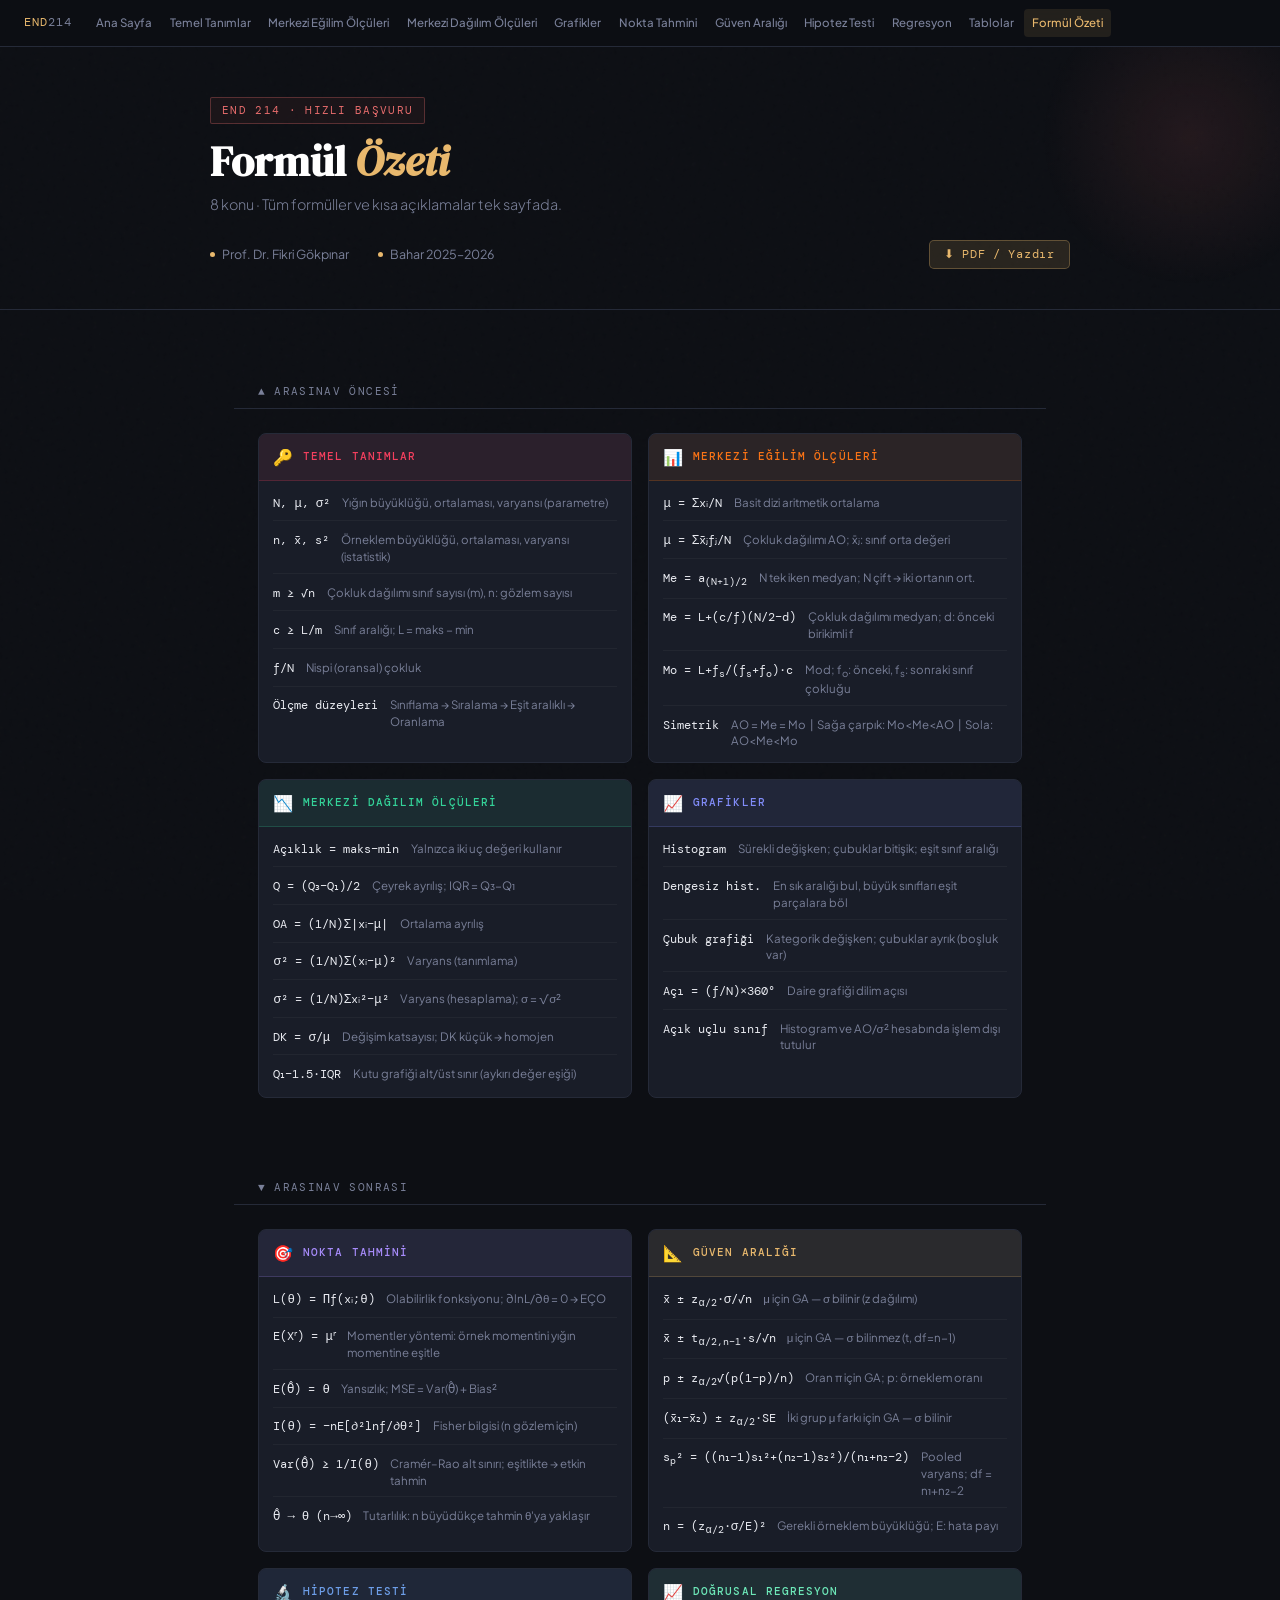
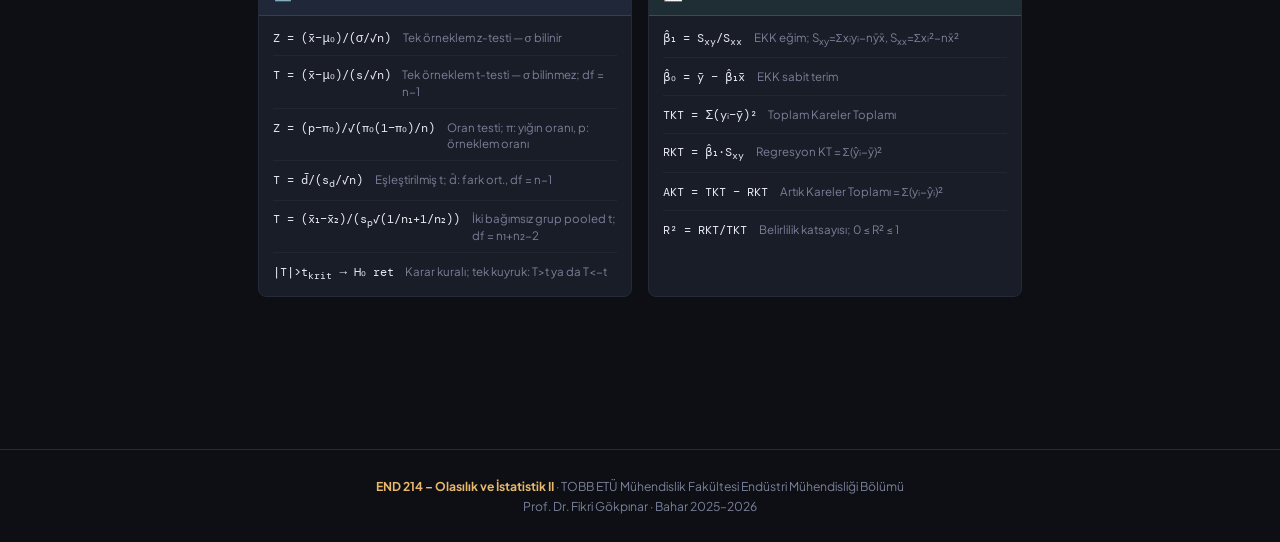
==== cheatsheet.html @ 8cf38c17 "Add files via upload" ====
<!DOCTYPE html>
<html lang="tr">
<head>
<meta charset="UTF-8">
<meta name="viewport" content="width=device-width, initial-scale=1.0">
<title>END214 – Formül Özeti</title>
<link rel="stylesheet" href="style.css">
<style>
/* ── CHEATSHEET ÖZEL STİL ── */
.cs-grid {
  display: grid;
  grid-template-columns: repeat(auto-fill, minmax(280px, 1fr));
  gap: 1rem;
  max-width: var(--max);
  margin: 1.5rem auto;
  padding: 0 1.5rem 3rem;
}
.cs-block {
  background: var(--card);
  border: 1px solid var(--border);
  border-radius: var(--radius);
  overflow: hidden;
}
.cs-block-header {
  display: flex;
  align-items: center;
  gap: .6rem;
  padding: .6rem .9rem;
  border-bottom: 1px solid var(--border);
}
.cs-icon { font-size: 1rem; }
.cs-topic {
  font-family: var(--mono);
  font-size: .68rem;
  letter-spacing: .1em;
  text-transform: uppercase;
  font-weight: 500;
}
.cs-body { padding: .75rem .9rem; display: flex; flex-direction: column; gap: .55rem; }
.cs-row {
  display: grid;
  grid-template-columns: auto 1fr;
  gap: .4rem .7rem;
  align-items: baseline;
  border-bottom: 1px solid rgba(255,255,255,.04);
  padding-bottom: .45rem;
}
.cs-row:last-child { border-bottom: none; padding-bottom: 0; }
.cs-formula {
  font-family: var(--mono);
  font-size: .78rem;
  color: var(--text);
  white-space: nowrap;
}
.cs-note {
  font-size: .72rem;
  color: var(--muted);
  line-height: 1.45;
}
/* renk bantları */
.cs-rose   .cs-block-header { background: rgba(244,63,94,.08);  border-bottom-color: rgba(244,63,94,.2); }
.cs-rose   .cs-topic         { color: var(--rose); }
.cs-orange .cs-block-header { background: rgba(249,115,22,.08); border-bottom-color: rgba(249,115,22,.2); }
.cs-orange .cs-topic         { color: var(--orange); }
.cs-emerald .cs-block-header { background: rgba(52,211,153,.08); border-bottom-color: rgba(52,211,153,.2); }
.cs-emerald .cs-topic        { color: var(--emerald); }
.cs-indigo .cs-block-header { background: rgba(129,140,248,.08); border-bottom-color: rgba(129,140,248,.2); }
.cs-indigo .cs-topic         { color: var(--indigo); }
.cs-violet .cs-block-header { background: rgba(167,139,250,.08); border-bottom-color: rgba(167,139,250,.2); }
.cs-violet .cs-topic         { color: #a78bfa; }
.cs-amber  .cs-block-header { background: rgba(232,184,109,.08); border-bottom-color: rgba(232,184,109,.2); }
.cs-amber  .cs-topic         { color: var(--amber); }
.cs-blue   .cs-block-header { background: rgba(109,158,232,.08); border-bottom-color: rgba(109,158,232,.2); }
.cs-blue   .cs-topic         { color: var(--blue); }
.cs-teal   .cs-block-header { background: rgba(109,232,184,.08); border-bottom-color: rgba(109,232,184,.2); }
.cs-teal   .cs-topic         { color: var(--teal); }

/* section ayraç */
.cs-section {
  max-width: var(--max);
  margin: 2rem auto 0;
  padding: 0 1.5rem .5rem;
  font-family: var(--mono);
  font-size: .7rem;
  letter-spacing: .12em;
  text-transform: uppercase;
  color: var(--muted);
  border-bottom: 1px solid var(--border);
}
</style>
</head>
<body>
<nav class="topnav">
  <a href="index.html" class="brand">END<span>214</span></a>
  <div class="nav-links">
    <a href="index.html">Ana Sayfa</a>
    <a href="temel.html">Temel Tanımlar</a>
    <a href="me.html">Merkezi Eğilim Ölçüleri</a>
    <a href="dag.html">Merkezi Dağılım Ölçüleri</a>
    <a href="grafik.html">Grafikler</a>
    <a href="tahmin.html">Nokta Tahmini</a>
    <a href="ga.html">Güven Aralığı</a>
    <a href="ht.html">Hipotez Testi</a>
    <a href="reg.html">Regresyon</a>
    <a href="tablolar.html">Tablolar</a>
    <a href="cheatsheet.html" class="active">Formül Özeti</a>
  </div>
</nav>

<header class="page-header page-header-home">
  <div class="page-header-inner">
    <span class="topic-tag tag-home">END 214 · Hızlı Başvuru</span>
    <h1>Formül <em style="color:var(--amber)">Özeti</em></h1>
    <p class="subtitle">8 konu · Tüm formüller ve kısa açıklamalar tek sayfada.</p>
    <div class="meta-row">
      <span class="meta-item"><span class="dot"></span>Prof. Dr. Fikri Gökpınar</span>
      <span class="meta-item"><span class="dot"></span>Bahar 2025–2026</span>
      <button onclick="window.print()" style="margin-left:auto;background:rgba(232,184,109,.12);border:1px solid rgba(232,184,109,.3);color:var(--amber);padding:.35rem .9rem;border-radius:5px;cursor:pointer;font-family:var(--mono);font-size:.72rem;letter-spacing:.06em;">⬇ PDF / Yazdır</button>
    </div>
  </div>
</header>

<main>

<!-- ▲ ARASINAV ÖNCESİ -->
<div class="cs-section">▲ Arasınav Öncesi</div>
<div class="cs-grid">

  <!-- 1. Temel Tanımlar -->
  <div class="cs-block cs-rose">
    <div class="cs-block-header"><span class="cs-icon">🔑</span><span class="cs-topic">Temel Tanımlar</span></div>
    <div class="cs-body">
      <div class="cs-row">
        <span class="cs-formula">N, μ, σ²</span>
        <span class="cs-note">Yığın büyüklüğü, ortalaması, varyansı (parametre)</span>
      </div>
      <div class="cs-row">
        <span class="cs-formula">n, x̄, s²</span>
        <span class="cs-note">Örneklem büyüklüğü, ortalaması, varyansı (istatistik)</span>
      </div>
      <div class="cs-row">
        <span class="cs-formula">m ≥ √n</span>
        <span class="cs-note">Çokluk dağılımı sınıf sayısı (m), n: gözlem sayısı</span>
      </div>
      <div class="cs-row">
        <span class="cs-formula">c ≥ L/m</span>
        <span class="cs-note">Sınıf aralığı; L = maks − min</span>
      </div>
      <div class="cs-row">
        <span class="cs-formula">f/N</span>
        <span class="cs-note">Nispi (oransal) çokluk</span>
      </div>
      <div class="cs-row">
        <span class="cs-formula">Ölçme düzeyleri</span>
        <span class="cs-note">Sınıflama → Sıralama → Eşit aralıklı → Oranlama</span>
      </div>
    </div>
  </div>

  <!-- 2. Merkezi Eğilim -->
  <div class="cs-block cs-orange">
    <div class="cs-block-header"><span class="cs-icon">📊</span><span class="cs-topic">Merkezi Eğilim Ölçüleri</span></div>
    <div class="cs-body">
      <div class="cs-row">
        <span class="cs-formula">μ = Σxᵢ/N</span>
        <span class="cs-note">Basit dizi aritmetik ortalama</span>
      </div>
      <div class="cs-row">
        <span class="cs-formula">μ = Σx̄ⱼfⱼ/N</span>
        <span class="cs-note">Çokluk dağılımı AO; x̄ⱼ: sınıf orta değeri</span>
      </div>
      <div class="cs-row">
        <span class="cs-formula">Me = a<sub>(N+1)/2</sub></span>
        <span class="cs-note">N tek iken medyan; N çift → iki ortanın ort.</span>
      </div>
      <div class="cs-row">
        <span class="cs-formula">Me = L+(c/f)(N/2−d)</span>
        <span class="cs-note">Çokluk dağılımı medyan; d: önceki birikimli f</span>
      </div>
      <div class="cs-row">
        <span class="cs-formula">Mo = L+f<sub>s</sub>/(f<sub>s</sub>+f<sub>o</sub>)·c</span>
        <span class="cs-note">Mod; f<sub>o</sub>: önceki, f<sub>s</sub>: sonraki sınıf çokluğu</span>
      </div>
      <div class="cs-row">
        <span class="cs-formula">Simetrik</span>
        <span class="cs-note">AO = Me = Mo &nbsp;|&nbsp; Sağa çarpık: Mo&lt;Me&lt;AO &nbsp;|&nbsp; Sola: AO&lt;Me&lt;Mo</span>
      </div>
    </div>
  </div>

  <!-- 3. Merkezi Dağılım -->
  <div class="cs-block cs-emerald">
    <div class="cs-block-header"><span class="cs-icon">📉</span><span class="cs-topic">Merkezi Dağılım Ölçüleri</span></div>
    <div class="cs-body">
      <div class="cs-row">
        <span class="cs-formula">Açıklık = maks−min</span>
        <span class="cs-note">Yalnızca iki uç değeri kullanır</span>
      </div>
      <div class="cs-row">
        <span class="cs-formula">Q = (Q₃−Q₁)/2</span>
        <span class="cs-note">Çeyrek ayrılış; IQR = Q₃−Q₁</span>
      </div>
      <div class="cs-row">
        <span class="cs-formula">OA = (1/N)Σ|xᵢ−μ|</span>
        <span class="cs-note">Ortalama ayrılış</span>
      </div>
      <div class="cs-row">
        <span class="cs-formula">σ² = (1/N)Σ(xᵢ−μ)²</span>
        <span class="cs-note">Varyans (tanımlama)</span>
      </div>
      <div class="cs-row">
        <span class="cs-formula">σ² = (1/N)Σxᵢ²−μ²</span>
        <span class="cs-note">Varyans (hesaplama); σ = √σ²</span>
      </div>
      <div class="cs-row">
        <span class="cs-formula">DK = σ/μ</span>
        <span class="cs-note">Değişim katsayısı; DK küçük → homojen</span>
      </div>
      <div class="cs-row">
        <span class="cs-formula">Q₁−1.5·IQR</span>
        <span class="cs-note">Kutu grafiği alt/üst sınır (aykırı değer eşiği)</span>
      </div>
    </div>
  </div>

  <!-- 4. Grafikler -->
  <div class="cs-block cs-indigo">
    <div class="cs-block-header"><span class="cs-icon">📈</span><span class="cs-topic">Grafikler</span></div>
    <div class="cs-body">
      <div class="cs-row">
        <span class="cs-formula">Histogram</span>
        <span class="cs-note">Sürekli değişken; çubuklar bitişik; eşit sınıf aralığı</span>
      </div>
      <div class="cs-row">
        <span class="cs-formula">Dengesiz hist.</span>
        <span class="cs-note">En sık aralığı bul, büyük sınıfları eşit parçalara böl</span>
      </div>
      <div class="cs-row">
        <span class="cs-formula">Çubuk grafiği</span>
        <span class="cs-note">Kategorik değişken; çubuklar ayrık (boşluk var)</span>
      </div>
      <div class="cs-row">
        <span class="cs-formula">Açı = (f/N)×360°</span>
        <span class="cs-note">Daire grafiği dilim açısı</span>
      </div>
      <div class="cs-row">
        <span class="cs-formula">Açık uçlu sınıf</span>
        <span class="cs-note">Histogram ve AO/σ² hesabında işlem dışı tutulur</span>
      </div>
    </div>
  </div>

</div><!-- /cs-grid arasinav önce -->

<!-- ▼ ARASINAV SONRASI -->
<div class="cs-section">▼ Arasınav Sonrası</div>
<div class="cs-grid">

  <!-- 5. Nokta Tahmini -->
  <div class="cs-block cs-violet">
    <div class="cs-block-header"><span class="cs-icon">🎯</span><span class="cs-topic">Nokta Tahmini</span></div>
    <div class="cs-body">
      <div class="cs-row">
        <span class="cs-formula">L(θ) = Πf(xᵢ;θ)</span>
        <span class="cs-note">Olabilirlik fonksiyonu; ∂lnL/∂θ = 0 → EÇO</span>
      </div>
      <div class="cs-row">
        <span class="cs-formula">E(Xʳ) = μʳ</span>
        <span class="cs-note">Momentler yöntemi: örnek momentini yığın momentine eşitle</span>
      </div>
      <div class="cs-row">
        <span class="cs-formula">E(θ̂) = θ</span>
        <span class="cs-note">Yansızlık; MSE = Var(θ̂) + Bias²</span>
      </div>
      <div class="cs-row">
        <span class="cs-formula">I(θ) = −nE[∂²lnf/∂θ²]</span>
        <span class="cs-note">Fisher bilgisi (n gözlem için)</span>
      </div>
      <div class="cs-row">
        <span class="cs-formula">Var(θ̂) ≥ 1/I(θ)</span>
        <span class="cs-note">Cramér–Rao alt sınırı; eşitlikte → etkin tahmin</span>
      </div>
      <div class="cs-row">
        <span class="cs-formula">θ̂ → θ (n→∞)</span>
        <span class="cs-note">Tutarlılık: n büyüdükçe tahmin θ'ya yaklaşır</span>
      </div>
    </div>
  </div>

  <!-- 6. Güven Aralığı -->
  <div class="cs-block cs-amber">
    <div class="cs-block-header"><span class="cs-icon">📐</span><span class="cs-topic">Güven Aralığı</span></div>
    <div class="cs-body">
      <div class="cs-row">
        <span class="cs-formula">x̄ ± z<sub>α/2</sub>·σ/√n</span>
        <span class="cs-note">μ için GA — σ bilinir (z dağılımı)</span>
      </div>
      <div class="cs-row">
        <span class="cs-formula">x̄ ± t<sub>α/2,n−1</sub>·s/√n</span>
        <span class="cs-note">μ için GA — σ bilinmez (t, df=n−1)</span>
      </div>
      <div class="cs-row">
        <span class="cs-formula">p ± z<sub>α/2</sub>√(p(1−p)/n)</span>
        <span class="cs-note">Oran π için GA; p: örneklem oranı</span>
      </div>
      <div class="cs-row">
        <span class="cs-formula">(x̄₁−x̄₂) ± z<sub>α/2</sub>·SE</span>
        <span class="cs-note">İki grup μ farkı için GA — σ bilinir</span>
      </div>
      <div class="cs-row">
        <span class="cs-formula">s<sub>p</sub>² = ((n₁−1)s₁²+(n₂−1)s₂²)/(n₁+n₂−2)</span>
        <span class="cs-note">Pooled varyans; df = n₁+n₂−2</span>
      </div>
      <div class="cs-row">
        <span class="cs-formula">n = (z<sub>α/2</sub>·σ/E)²</span>
        <span class="cs-note">Gerekli örneklem büyüklüğü; E: hata payı</span>
      </div>
    </div>
  </div>

  <!-- 7. Hipotez Testi -->
  <div class="cs-block cs-blue">
    <div class="cs-block-header"><span class="cs-icon">🔬</span><span class="cs-topic">Hipotez Testi</span></div>
    <div class="cs-body">
      <div class="cs-row">
        <span class="cs-formula">Z = (x̄−μ₀)/(σ/√n)</span>
        <span class="cs-note">Tek örneklem z-testi — σ bilinir</span>
      </div>
      <div class="cs-row">
        <span class="cs-formula">T = (x̄−μ₀)/(s/√n)</span>
        <span class="cs-note">Tek örneklem t-testi — σ bilinmez; df = n−1</span>
      </div>
      <div class="cs-row">
        <span class="cs-formula">Z = (p−π₀)/√(π₀(1−π₀)/n)</span>
        <span class="cs-note">Oran testi; π: yığın oranı, p: örneklem oranı</span>
      </div>
      <div class="cs-row">
        <span class="cs-formula">T = d̄/(s<sub>d</sub>/√n)</span>
        <span class="cs-note">Eşleştirilmiş t; d̄: fark ort., df = n−1</span>
      </div>
      <div class="cs-row">
        <span class="cs-formula">T = (x̄₁−x̄₂)/(s<sub>p</sub>√(1/n₁+1/n₂))</span>
        <span class="cs-note">İki bağımsız grup pooled t; df = n₁+n₂−2</span>
      </div>
      <div class="cs-row">
        <span class="cs-formula">|T|&gt;t<sub>krit</sub> → H₀ ret</span>
        <span class="cs-note">Karar kuralı; tek kuyruk: T&gt;t ya da T&lt;−t</span>
      </div>
    </div>
  </div>

  <!-- 8. Regresyon -->
  <div class="cs-block cs-teal">
    <div class="cs-block-header"><span class="cs-icon">📈</span><span class="cs-topic">Doğrusal Regresyon</span></div>
    <div class="cs-body">
      <div class="cs-row">
        <span class="cs-formula">β̂₁ = S<sub>xy</sub>/S<sub>xx</sub></span>
        <span class="cs-note">EKK eğim; S<sub>xy</sub>=Σxᵢyᵢ−nȳx̄, S<sub>xx</sub>=Σxᵢ²−nx̄²</span>
      </div>
      <div class="cs-row">
        <span class="cs-formula">β̂₀ = ȳ − β̂₁x̄</span>
        <span class="cs-note">EKK sabit terim</span>
      </div>
      <div class="cs-row">
        <span class="cs-formula">TKT = Σ(yᵢ−ȳ)²</span>
        <span class="cs-note">Toplam Kareler Toplamı</span>
      </div>
      <div class="cs-row">
        <span class="cs-formula">RKT = β̂₁·S<sub>xy</sub></span>
        <span class="cs-note">Regresyon KT = Σ(ŷᵢ−ȳ)²</span>
      </div>
      <div class="cs-row">
        <span class="cs-formula">AKT = TKT − RKT</span>
        <span class="cs-note">Artık Kareler Toplamı = Σ(yᵢ−ŷᵢ)²</span>
      </div>
      <div class="cs-row">
        <span class="cs-formula">R² = RKT/TKT</span>
        <span class="cs-note">Belirlilik katsayısı; 0 ≤ R² ≤ 1</span>
      </div>
    </div>
  </div>

</div><!-- /cs-grid arasinav sonra -->

</main>

<footer>
  <strong>END 214 – Olasılık ve İstatistik II</strong> · TOBB ETÜ Mühendislik Fakültesi Endüstri Mühendisliği Bölümü<br>
  Prof. Dr. Fikri Gökpınar · Bahar 2025–2026
</footer>

<script>
function toggleCard(h){ h.closest('.q-card').classList.toggle('open'); }
function toggleSolution(btn){
  const s=btn.nextElementSibling; s.classList.toggle('visible');
  btn.textContent=s.classList.contains('visible')?'▼ Çözümü Gizle':'▶ Çözümü Göster';
}
</script>
</body>
</html>
---- style.css ----
/* ─── END214 Soru Bankası – Ortak Stil ─── */
@import url('https://fonts.googleapis.com/css2?family=DM+Serif+Display:ital@0;1&family=DM+Mono:wght@400;500&family=Plus+Jakarta+Sans:wght@300;400;500;600&display=swap');

:root {
  --bg:      #0d0f14;
  --surface: #13161e;
  --card:    #191d28;
  --border:  #252a38;
  --amber:   #e8b86d;
  --blue:    #6d9ee8;
  --teal:    #6de8b8;
  --red:     #e86d6d;
  --text:    #e8eaf0;
  --muted:   #7a8099;
  --mono:    'DM Mono', monospace;
  --serif:   'DM Serif Display', serif;
  --sans:    'Plus Jakarta Sans', sans-serif;
  --radius:  8px;
  --max:     860px;
}

/* ── RESET ── */
*, *::before, *::after { box-sizing: border-box; margin: 0; padding: 0; }
html { scroll-behavior: smooth; }

body {
  font-family: var(--sans);
  background: var(--bg);
  color: var(--text);
  min-height: 100vh;
  line-height: 1.65;
}

/* grain */
body::before {
  content: '';
  position: fixed; inset: 0;
  background-image: url("data:image/svg+xml,%3Csvg viewBox='0 0 200 200' xmlns='http://www.w3.org/2000/svg'%3E%3Cfilter id='n'%3E%3CfeTurbulence type='fractalNoise' baseFrequency='0.85' numOctaves='4' stitchTiles='stitch'/%3E%3C/filter%3E%3Crect width='100%25' height='100%25' filter='url(%23n)' opacity='0.035'/%3E%3C/svg%3E");
  pointer-events: none; z-index: 0; opacity: .5;
}

/* ── TOP NAV ── */
.topnav {
  position: sticky; top: 0; z-index: 100;
  background: rgba(13,15,20,.92);
  backdrop-filter: blur(12px);
  border-bottom: 1px solid var(--border);
  padding: .55rem 1.5rem;
  display: flex; align-items: center; gap: 1rem;
  overflow-x: auto;
  flex-wrap: nowrap;
  scrollbar-width: none;
}
.topnav::-webkit-scrollbar { display: none; }
.topnav .brand {
  font-family: var(--mono);
  font-size: .78rem;
  letter-spacing: .08em;
  color: var(--amber);
  text-decoration: none;
  white-space: nowrap;
}
.topnav .brand span { color: var(--muted); }
.nav-links { display: flex; gap: .1rem; flex-wrap: nowrap; overflow-x: auto; }
.nav-links a {
  font-size: .72rem;
  font-weight: 500;
  color: var(--muted);
  text-decoration: none;
  padding: .28rem .5rem;
  border-radius: 4px;
  transition: color .18s, background .18s;
  white-space: nowrap;
  flex-shrink: 0;
}
.nav-links a:hover { color: var(--text); background: rgba(255,255,255,.05); }
.nav-links a.active {
  color: var(--amber);
  background: rgba(232,184,109,.1);
}

/* ── PAGE HEADER ── */
.page-header {
  position: relative;
  padding: 3rem 1.5rem 2.5rem;
  overflow: hidden;
  border-bottom: 1px solid var(--border);
}
.page-header::after {
  content: '';
  position: absolute; top: -60px; right: -60px;
  width: 300px; height: 300px;
  border-radius: 50%;
  pointer-events: none;
}
.page-header-ga::after  { background: radial-gradient(circle, rgba(232,184,109,.14) 0%, transparent 70%); }
.page-header-ht::after  { background: radial-gradient(circle, rgba(109,158,232,.14) 0%, transparent 70%); }
.page-header-reg::after { background: radial-gradient(circle, rgba(109,232,184,.14) 0%, transparent 70%); }
.page-header-home::after{ background: radial-gradient(circle, rgba(232,109,109,.10) 0%, transparent 70%); }

.page-header-inner { max-width: var(--max); margin: 0 auto; position: relative; z-index: 1; }
.topic-tag {
  display: inline-block;
  font-family: var(--mono);
  font-size: .68rem;
  letter-spacing: .12em;
  text-transform: uppercase;
  padding: .22rem .7rem;
  border-radius: 2px;
  margin-bottom: .85rem;
}
.tag-ga  { color: var(--amber); border: 1px solid rgba(232,184,109,.3); background: rgba(232,184,109,.06); }
.tag-ht  { color: var(--blue);  border: 1px solid rgba(109,158,232,.3); background: rgba(109,158,232,.06); }
.tag-reg { color: var(--teal);  border: 1px solid rgba(109,232,184,.3); background: rgba(109,232,184,.06); }
.tag-home{ color: var(--red);   border: 1px solid rgba(232,109,109,.3); background: rgba(232,109,109,.06); }

.page-header h1 {
  font-family: var(--serif);
  font-size: clamp(1.7rem, 4vw, 2.6rem);
  line-height: 1.15;
  color: #fff;
  margin-bottom: .5rem;
}
.page-header h1 em { font-style: italic; }
.page-header h1 em.ga  { color: var(--amber); }
.page-header h1 em.ht  { color: var(--blue); }
.page-header h1 em.reg { color: var(--teal); }

.page-header .subtitle {
  color: var(--muted);
  font-size: .9rem;
  font-weight: 300;
  max-width: 500px;
  line-height: 1.6;
}
.meta-row { display: flex; gap: 1.8rem; margin-top: 1.5rem; flex-wrap: wrap; }
.meta-item {
  display: flex; align-items: center; gap: .45rem;
  font-size: .78rem; color: var(--muted);
}
.meta-item .dot {
  width: 5px; height: 5px; border-radius: 50%;
  background: var(--amber); display: inline-block; flex-shrink: 0;
}

/* ── MAIN CONTAINER ── */
main { max-width: var(--max); margin: 0 auto; padding: 2.5rem 1.5rem 5rem; position: relative; z-index: 1; }

/* ── STATS ROW ── */
.stats-row {
  display: grid;
  grid-template-columns: repeat(auto-fit, minmax(130px, 1fr));
  gap: 1px;
  background: var(--border);
  border: 1px solid var(--border);
  border-radius: var(--radius);
  overflow: hidden;
  margin-bottom: 2.5rem;
}
.stat-cell {
  background: var(--surface);
  padding: 1.1rem 1.4rem;
}
.stat-val {
  font-family: var(--serif);
  font-size: 1.9rem;
  line-height: 1;
  margin-bottom: .2rem;
}
.stat-val.amber { color: var(--amber); }
.stat-val.blue  { color: var(--blue); }
.stat-val.teal  { color: var(--teal); }
.stat-label {
  font-size: .7rem;
  text-transform: uppercase;
  letter-spacing: .08em;
  color: var(--muted);
}

/* ── SECTION HEADING ── */
.section-heading {
  font-family: var(--serif);
  font-size: 1.35rem;
  color: #fff;
  margin: 0 0 1.4rem;
  display: flex; align-items: center; gap: .7rem;
}
.section-heading::before {
  content: ''; width: 3px; height: 1.3rem; border-radius: 2px; flex-shrink: 0;
}
.sh-amber::before { background: var(--amber); }
.sh-blue::before  { background: var(--blue); }
.sh-teal::before  { background: var(--teal); }
.sh-red::before   { background: var(--red); }

/* ── QUESTION CARDS ── */
.questions-grid { display: flex; flex-direction: column; gap: 1.1rem; margin-bottom: 3rem; }

.q-card {
  background: var(--card);
  border: 1px solid var(--border);
  border-radius: var(--radius);
  overflow: hidden;
  transition: border-color .2s, box-shadow .2s;
}
.q-card:hover {
  border-color: rgba(232,184,109,.22);
  box-shadow: 0 4px 20px rgba(0,0,0,.28);
}
.q-card.ht-card:hover { border-color: rgba(109,158,232,.22); }
.q-card.reg-card:hover { border-color: rgba(109,232,184,.22); }

.q-header {
  padding: 1.15rem 1.4rem;
  cursor: pointer;
  display: flex; align-items: flex-start; gap: .9rem;
  user-select: none;
}
.q-num {
  font-family: var(--mono);
  font-size: .68rem;
  font-weight: 500;
  padding: .18rem .55rem;
  border-radius: 3px;
  white-space: nowrap;
  flex-shrink: 0;
  margin-top: .18rem;
}
.qn-amber { color: var(--amber); background: rgba(232,184,109,.1); border: 1px solid rgba(232,184,109,.22); }
.qn-blue  { color: var(--blue);  background: rgba(109,158,232,.1); border: 1px solid rgba(109,158,232,.22); }
.qn-teal  { color: var(--teal);  background: rgba(109,232,184,.1); border: 1px solid rgba(109,232,184,.22); }

.q-title-wrap { flex: 1; }
.q-title { font-size: .94rem; font-weight: 500; color: var(--text); line-height: 1.5; }
.q-badges { display: flex; gap: .35rem; margin-top: .45rem; flex-wrap: wrap; }
.badge {
  font-size: .65rem;
  font-family: var(--mono);
  padding: .12rem .5rem;
  border-radius: 2px;
}
.badge-topic-a { background: rgba(232,184,109,.1); color: var(--amber); border: 1px solid rgba(232,184,109,.2); }
.badge-topic-b { background: rgba(109,158,232,.1); color: var(--blue);  border: 1px solid rgba(109,158,232,.2); }
.badge-topic-c { background: rgba(109,232,184,.1); color: var(--teal);  border: 1px solid rgba(109,232,184,.2); }
.badge-easy { background: rgba(109,232,184,.08); color: var(--teal); border: 1px solid rgba(109,232,184,.18); }
.badge-med  { background: rgba(232,184,109,.08); color: var(--amber); border: 1px solid rgba(232,184,109,.18); }
.badge-hard { background: rgba(232,109,109,.08); color: var(--red);   border: 1px solid rgba(232,109,109,.18); }
.badge-pts  { background: rgba(255,255,255,.04); color: var(--muted); border: 1px solid var(--border); }

.q-toggle { font-size: .95rem; color: var(--muted); transition: transform .22s; flex-shrink: 0; margin-top: .1rem; }
.q-card.open .q-toggle { transform: rotate(180deg); }

.q-body {
  display: none;
  padding: 0 1.4rem 1.4rem;
  border-top: 1px solid var(--border);
  animation: slideDown .18s ease;
}
.q-card.open .q-body { display: block; }

@keyframes slideDown {
  from { opacity: 0; transform: translateY(-6px); }
  to   { opacity: 1; transform: translateY(0); }
}

.q-text {
  font-size: .9rem;
  color: var(--text);
  padding-top: 1.1rem;
  line-height: 1.8;
}
.q-text table {
  border-collapse: collapse;
  margin: 1rem 0;
  font-size: .82rem;
  font-family: var(--mono);
  width: 100%;
}
.q-text th {
  padding: .45rem .7rem;
  text-align: center;
  border: 1px solid var(--border);
  font-weight: 500;
}
.th-amber { background: rgba(232,184,109,.08); color: var(--amber); }
.th-blue  { background: rgba(109,158,232,.08); color: var(--blue); }
.th-teal  { background: rgba(109,232,184,.08); color: var(--teal); }
.q-text td {
  padding: .38rem .7rem;
  border: 1px solid var(--border);
  text-align: center;
  color: var(--muted);
}
.q-text td:first-child { color: var(--text); text-align: left; }

.q-parts { display: flex; flex-direction: column; gap: .45rem; margin-top: 1rem; }
.q-part  { display: flex; gap: .7rem; font-size: .88rem; }
.part-label { font-family: var(--mono); font-weight: 500; min-width: 1.3rem; flex-shrink: 0; }
.pl-amber { color: var(--amber); }
.pl-blue  { color: var(--blue); }
.pl-teal  { color: var(--teal); }
.part-text { color: var(--text); line-height: 1.65; }

/* ── SOLUTION ── */
.sol-btn {
  display: inline-flex; align-items: center; gap: .45rem;
  margin-top: 1.1rem;
  font-family: var(--mono);
  font-size: .75rem;
  letter-spacing: .04em;
  padding: .38rem .9rem;
  border-radius: 3px;
  cursor: pointer;
  border: none;
  transition: background .18s;
}
.sol-btn-a { color: var(--blue); background: rgba(109,158,232,.08); border: 1px solid rgba(109,158,232,.2); }
.sol-btn-a:hover { background: rgba(109,158,232,.16); }

.solution {
  display: none;
  margin-top: .9rem;
  background: rgba(9,11,17,.6);
  border-left: 3px solid var(--blue);
  border-radius: 0 6px 6px 0;
  padding: 1.1rem 1.3rem;
}
.solution.visible { display: block; animation: slideDown .18s ease; }

.sol-title {
  font-family: var(--mono);
  font-size: .68rem;
  text-transform: uppercase;
  letter-spacing: .1em;
  color: var(--blue);
  opacity: .7;
  margin-bottom: .75rem;
}
.sol-step {
  display: flex; gap: .65rem;
  font-size: .87rem;
  margin-bottom: .65rem;
  line-height: 1.7;
}
.step-n {
  font-family: var(--mono);
  font-size: .68rem;
  padding: .1rem .42rem;
  border-radius: 2px;
  white-space: nowrap;
  height: fit-content;
  margin-top: .22rem;
  flex-shrink: 0;
}
.sn-amber { background: rgba(232,184,109,.14); color: var(--amber); }
.sn-blue  { background: rgba(109,158,232,.14); color: var(--blue); }
.sn-teal  { background: rgba(109,232,184,.14); color: var(--teal); }
.step-text { color: var(--text); }
.result { font-family: var(--mono); color: var(--teal); font-size: .84rem; }

.decision {
  display: inline-block;
  margin-top: .35rem;
  padding: .28rem .75rem;
  border-radius: 3px;
  font-size: .77rem;
  font-family: var(--mono);
}
.reject { background: rgba(232,109,109,.1); color: var(--red);  border: 1px solid rgba(232,109,109,.2); }
.accept { background: rgba(109,232,184,.08); color: var(--teal); border: 1px solid rgba(109,232,184,.18); }

/* ── FORMULA SECTION ── */
.formula-section {
  margin-top: 4rem;
  padding-top: 2.5rem;
  border-top: 1px solid var(--border);
}
.formula-section .section-heading { margin-bottom: 1.6rem; }

.formula-grid {
  display: grid;
  grid-template-columns: repeat(auto-fill, minmax(240px, 1fr));
  gap: .75rem;
}
.f-card {
  background: var(--surface);
  border: 1px solid var(--border);
  border-radius: 6px;
  padding: 1rem 1.15rem;
  transition: border-color .18s;
}
.f-card:hover { border-color: rgba(232,184,109,.2); }
.f-title {
  font-family: var(--mono);
  font-size: .68rem;
  text-transform: uppercase;
  letter-spacing: .08em;
  color: var(--muted);
  margin-bottom: .65rem;
}
.f-body {
  font-family: var(--mono);
  font-size: .8rem;
  color: var(--amber);
  line-height: 1.85;
}
.f-body .dim { color: var(--muted); }
.f-body .hi  { color: var(--teal); }
.f-body .hi2 { color: var(--blue); }

/* ── HOME GRID ── */
.home-grid {
  display: grid;
  grid-template-columns: repeat(auto-fill, minmax(240px, 1fr));
  gap: 1rem;
  margin-bottom: 3rem;
}
.home-card {
  background: var(--card);
  border: 1px solid var(--border);
  border-radius: var(--radius);
  padding: 1.6rem 1.5rem;
  text-decoration: none;
  display: block;
  transition: border-color .2s, transform .2s, box-shadow .2s;
  position: relative; overflow: hidden;
}
.home-card:hover {
  transform: translateY(-2px);
  box-shadow: 0 8px 28px rgba(0,0,0,.35);
}
.home-card.hc-ga:hover  { border-color: rgba(232,184,109,.4); }
.home-card.hc-ht:hover  { border-color: rgba(109,158,232,.4); }
.home-card.hc-reg:hover { border-color: rgba(109,232,184,.4); }
.hc-glow {
  position: absolute; top: -40px; right: -40px;
  width: 130px; height: 130px; border-radius: 50%;
  pointer-events: none;
}
.hc-ga  .hc-glow { background: radial-gradient(circle, rgba(232,184,109,.15) 0%, transparent 70%); }
.hc-ht  .hc-glow { background: radial-gradient(circle, rgba(109,158,232,.15) 0%, transparent 70%); }
.hc-reg .hc-glow { background: radial-gradient(circle, rgba(109,232,184,.15) 0%, transparent 70%); }
.hc-icon { font-size: 1.8rem; margin-bottom: .85rem; }
.hc-title {
  font-family: var(--serif);
  font-size: 1.2rem;
  color: #fff;
  margin-bottom: .4rem;
}
.hc-desc { font-size: .82rem; color: var(--muted); line-height: 1.55; }
.hc-count {
  margin-top: 1.1rem;
  font-family: var(--mono);
  font-size: .7rem;
  letter-spacing: .06em;
}
.hc-ga  .hc-count { color: var(--amber); }
.hc-ht  .hc-count { color: var(--blue); }
.hc-reg .hc-count { color: var(--teal); }
.hc-arrow { position: absolute; bottom: 1.2rem; right: 1.2rem; font-size: .85rem; color: var(--muted); transition: transform .2s; }
.home-card:hover .hc-arrow { transform: translateX(4px); }

/* ── FOOTER ── */
footer {
  border-top: 1px solid var(--border);
  padding: 1.6rem 1.5rem;
  text-align: center;
  font-size: .76rem;
  color: var(--muted);
  position: relative; z-index: 1;
}
footer strong { color: var(--amber); }

/* ── RESPONSIVE ── */
@media (max-width: 600px) {
  .page-header { padding: 2.2rem 1.1rem 2rem; }
  main { padding: 2rem .9rem 3.5rem; }
  .topnav { padding: .5rem .9rem; gap: 1rem; }
  .formula-grid { grid-template-columns: 1fr; }
}

/* ── NOKTA TAHMİN SAYFASI — mor/violet tema ── */
:root {
  --violet: #a78bfa;
}
.page-header-tahmin::after {
  background: radial-gradient(circle, rgba(167,139,250,.14) 0%, transparent 70%);
}
.tag-tahmin  { color: var(--violet); border: 1px solid rgba(167,139,250,.3); background: rgba(167,139,250,.06); }
.sh-violet::before { background: var(--violet); }
.stat-val.violet { color: var(--violet); }
.q-num.qn-violet  { color: var(--violet); background: rgba(167,139,250,.1); border: 1px solid rgba(167,139,250,.22); }
.q-card.tahmin-card:hover { border-color: rgba(167,139,250,.25); }
.badge-topic-v { background: rgba(167,139,250,.1); color: var(--violet); border: 1px solid rgba(167,139,250,.2); }
.part-label.pl-violet { color: var(--violet); }
.sol-btn-v { color: var(--violet); background: rgba(167,139,250,.08); border: 1px solid rgba(167,139,250,.2); }
.sol-btn-v:hover { background: rgba(167,139,250,.16); }
.solution-v { border-left-color: var(--violet); }
.sol-title-v { color: var(--violet); }
.sn-violet { background: rgba(167,139,250,.14); color: var(--violet); }
.th-violet { background: rgba(167,139,250,.08); color: var(--violet); }
.hc-tahmin:hover { border-color: rgba(167,139,250,.4); }
.hc-tahmin .hc-glow { background: radial-gradient(circle, rgba(167,139,250,.15) 0%, transparent 70%); }
.hc-tahmin .hc-count { color: var(--violet); }

/* ── INDEX BÖLÜM AYIRAÇ ── */
.exam-divider {
  display: flex; align-items: center; gap: 1rem;
  margin: 2rem 0 1.5rem;
}
.exam-divider-line {
  flex: 1; height: 1px; background: var(--border);
}
.exam-divider-label {
  font-family: var(--mono);
  font-size: .68rem;
  letter-spacing: .12em;
  text-transform: uppercase;
  padding: .28rem .9rem;
  border-radius: 3px;
  white-space: nowrap;
}
.edl-oncesi {
  color: var(--violet);
  border: 1px solid rgba(167,139,250,.3);
  background: rgba(167,139,250,.07);
}
.edl-sonrasi {
  color: var(--amber);
  border: 1px solid rgba(232,184,109,.3);
  background: rgba(232,184,109,.07);
}

/* ── MERKEZİ EĞİLİM — turuncu/orange tema ── */
:root { --orange: #f97316; }
.page-header-me::after {
  background: radial-gradient(circle, rgba(249,115,22,.14) 0%, transparent 70%);
}
.tag-me    { color: var(--orange); border: 1px solid rgba(249,115,22,.3); background: rgba(249,115,22,.06); }
.sh-orange::before { background: var(--orange); }
.stat-val.orange   { color: var(--orange); }
.qn-orange { color: var(--orange); background: rgba(249,115,22,.1); border: 1px solid rgba(249,115,22,.22); }
.q-card.me-card:hover { border-color: rgba(249,115,22,.25); }
.badge-topic-o { background: rgba(249,115,22,.1); color: var(--orange); border: 1px solid rgba(249,115,22,.2); }
.pl-orange { color: var(--orange); }
.sol-btn-o { color: var(--orange); background: rgba(249,115,22,.08); border: 1px solid rgba(249,115,22,.2); }
.sol-btn-o:hover { background: rgba(249,115,22,.16); }
.solution-o { border-left-color: var(--orange); }
.sol-title-o { color: var(--orange); }
.sn-orange { background: rgba(249,115,22,.14); color: var(--orange); }
.th-orange { background: rgba(249,115,22,.08); color: var(--orange); }
.hc-me:hover { border-color: rgba(249,115,22,.4); }
.hc-me .hc-glow { background: radial-gradient(circle, rgba(249,115,22,.15) 0%, transparent 70%); }
.hc-me .hc-count { color: var(--orange); }
.page-header h1 em.me { color: var(--orange); }

/* ── TEMEL TANIMLAR — kırmızı/rose tema ── */
:root { --rose: #f43f5e; }
.page-header-temel::after { background: radial-gradient(circle, rgba(244,63,94,.14) 0%, transparent 70%); }
.tag-temel  { color: var(--rose); border: 1px solid rgba(244,63,94,.3); background: rgba(244,63,94,.06); }
.sh-rose::before { background: var(--rose); }
.stat-val.rose   { color: var(--rose); }
.qn-rose  { color: var(--rose); background: rgba(244,63,94,.1); border: 1px solid rgba(244,63,94,.22); }
.q-card.temel-card:hover { border-color: rgba(244,63,94,.25); }
.badge-topic-r { background: rgba(244,63,94,.1); color: var(--rose); border: 1px solid rgba(244,63,94,.2); }
.pl-rose  { color: var(--rose); }
.sol-btn-r { color: var(--rose); background: rgba(244,63,94,.08); border: 1px solid rgba(244,63,94,.2); }
.sol-btn-r:hover { background: rgba(244,63,94,.16); }
.solution-r { border-left-color: var(--rose); }
.sol-title-r { color: var(--rose); }
.sn-rose  { background: rgba(244,63,94,.14); color: var(--rose); }
.th-rose  { background: rgba(244,63,94,.08); color: var(--rose); }
.hc-temel:hover { border-color: rgba(244,63,94,.4); }
.hc-temel .hc-glow { background: radial-gradient(circle, rgba(244,63,94,.15) 0%, transparent 70%); }
.hc-temel .hc-count { color: var(--rose); }
.page-header h1 em.temel { color: var(--rose); }

/* ── GRAFİKLER — indigo/sky tema ── */
:root { --indigo: #818cf8; }
.page-header-grafik::after { background: radial-gradient(circle, rgba(129,140,248,.14) 0%, transparent 70%); }
.tag-grafik { color: var(--indigo); border: 1px solid rgba(129,140,248,.3); background: rgba(129,140,248,.06); }
.sh-indigo::before { background: var(--indigo); }
.stat-val.indigo  { color: var(--indigo); }
.qn-indigo { color: var(--indigo); background: rgba(129,140,248,.1); border: 1px solid rgba(129,140,248,.22); }
.q-card.grafik-card:hover { border-color: rgba(129,140,248,.25); }
.badge-topic-i { background: rgba(129,140,248,.1); color: var(--indigo); border: 1px solid rgba(129,140,248,.2); }
.pl-indigo { color: var(--indigo); }
.sol-btn-i { color: var(--indigo); background: rgba(129,140,248,.08); border: 1px solid rgba(129,140,248,.2); }
.sol-btn-i:hover { background: rgba(129,140,248,.16); }
.solution-i { border-left-color: var(--indigo); }
.sol-title-i { color: var(--indigo); }
.sn-indigo { background: rgba(129,140,248,.14); color: var(--indigo); }
.th-indigo { background: rgba(129,140,248,.08); color: var(--indigo); }
.hc-grafik:hover { border-color: rgba(129,140,248,.4); }
.hc-grafik .hc-glow { background: radial-gradient(circle, rgba(129,140,248,.15) 0%, transparent 70%); }
.hc-grafik .hc-count { color: var(--indigo); }
.page-header h1 em.grafik { color: var(--indigo); }

/* ── MERKEZSEL DAĞILIM — emerald/yeşil tema ── */
:root { --emerald: #34d399; }
.page-header-dag::after { background: radial-gradient(circle, rgba(52,211,153,.14) 0%, transparent 70%); }
.tag-dag  { color: var(--emerald); border: 1px solid rgba(52,211,153,.3); background: rgba(52,211,153,.06); }
.sh-emerald::before { background: var(--emerald); }
.stat-val.emerald  { color: var(--emerald); }
.qn-emerald { color: var(--emerald); background: rgba(52,211,153,.1); border: 1px solid rgba(52,211,153,.22); }
.q-card.dag-card:hover { border-color: rgba(52,211,153,.25); }
.badge-topic-e { background: rgba(52,211,153,.1); color: var(--emerald); border: 1px solid rgba(52,211,153,.2); }
.pl-emerald { color: var(--emerald); }
.sol-btn-e { color: var(--emerald); background: rgba(52,211,153,.08); border: 1px solid rgba(52,211,153,.2); }
.sol-btn-e:hover { background: rgba(52,211,153,.16); }
.solution-e { border-left-color: var(--emerald); }
.sol-title-e { color: var(--emerald); }
.sn-emerald { background: rgba(52,211,153,.14); color: var(--emerald); }
.th-emerald { background: rgba(52,211,153,.08); color: var(--emerald); }
.hc-dag:hover { border-color: rgba(52,211,153,.4); }
.hc-dag .hc-glow { background: radial-gradient(circle, rgba(52,211,153,.15) 0%, transparent 70%); }
.hc-dag .hc-count { color: var(--emerald); }
.page-header h1 em.dag { color: var(--emerald); }

/* index home cards - dag & grafik */
.hc-dag   { border-color: rgba(52,211,153,.15); }
.hc-dag:hover { border-color: rgba(52,211,153,.4); }
.hc-dag .hc-glow { background: radial-gradient(circle, rgba(52,211,153,.15) 0%, transparent 70%); }
.hc-dag .hc-count { color: var(--emerald); }
.hc-grafik  { border-color: rgba(129,140,248,.15); }
.hc-grafik:hover { border-color: rgba(129,140,248,.4); }
.hc-grafik .hc-glow { background: radial-gradient(circle, rgba(129,140,248,.15) 0%, transparent 70%); }
.hc-grafik .hc-count { color: var(--indigo); }
.hc-temel  { border-color: rgba(244,63,94,.15); }
.hc-temel:hover { border-color: rgba(244,63,94,.4); }
.hc-temel .hc-glow { background: radial-gradient(circle, rgba(244,63,94,.15) 0%, transparent 70%); }
.hc-temel .hc-count { color: var(--rose); }
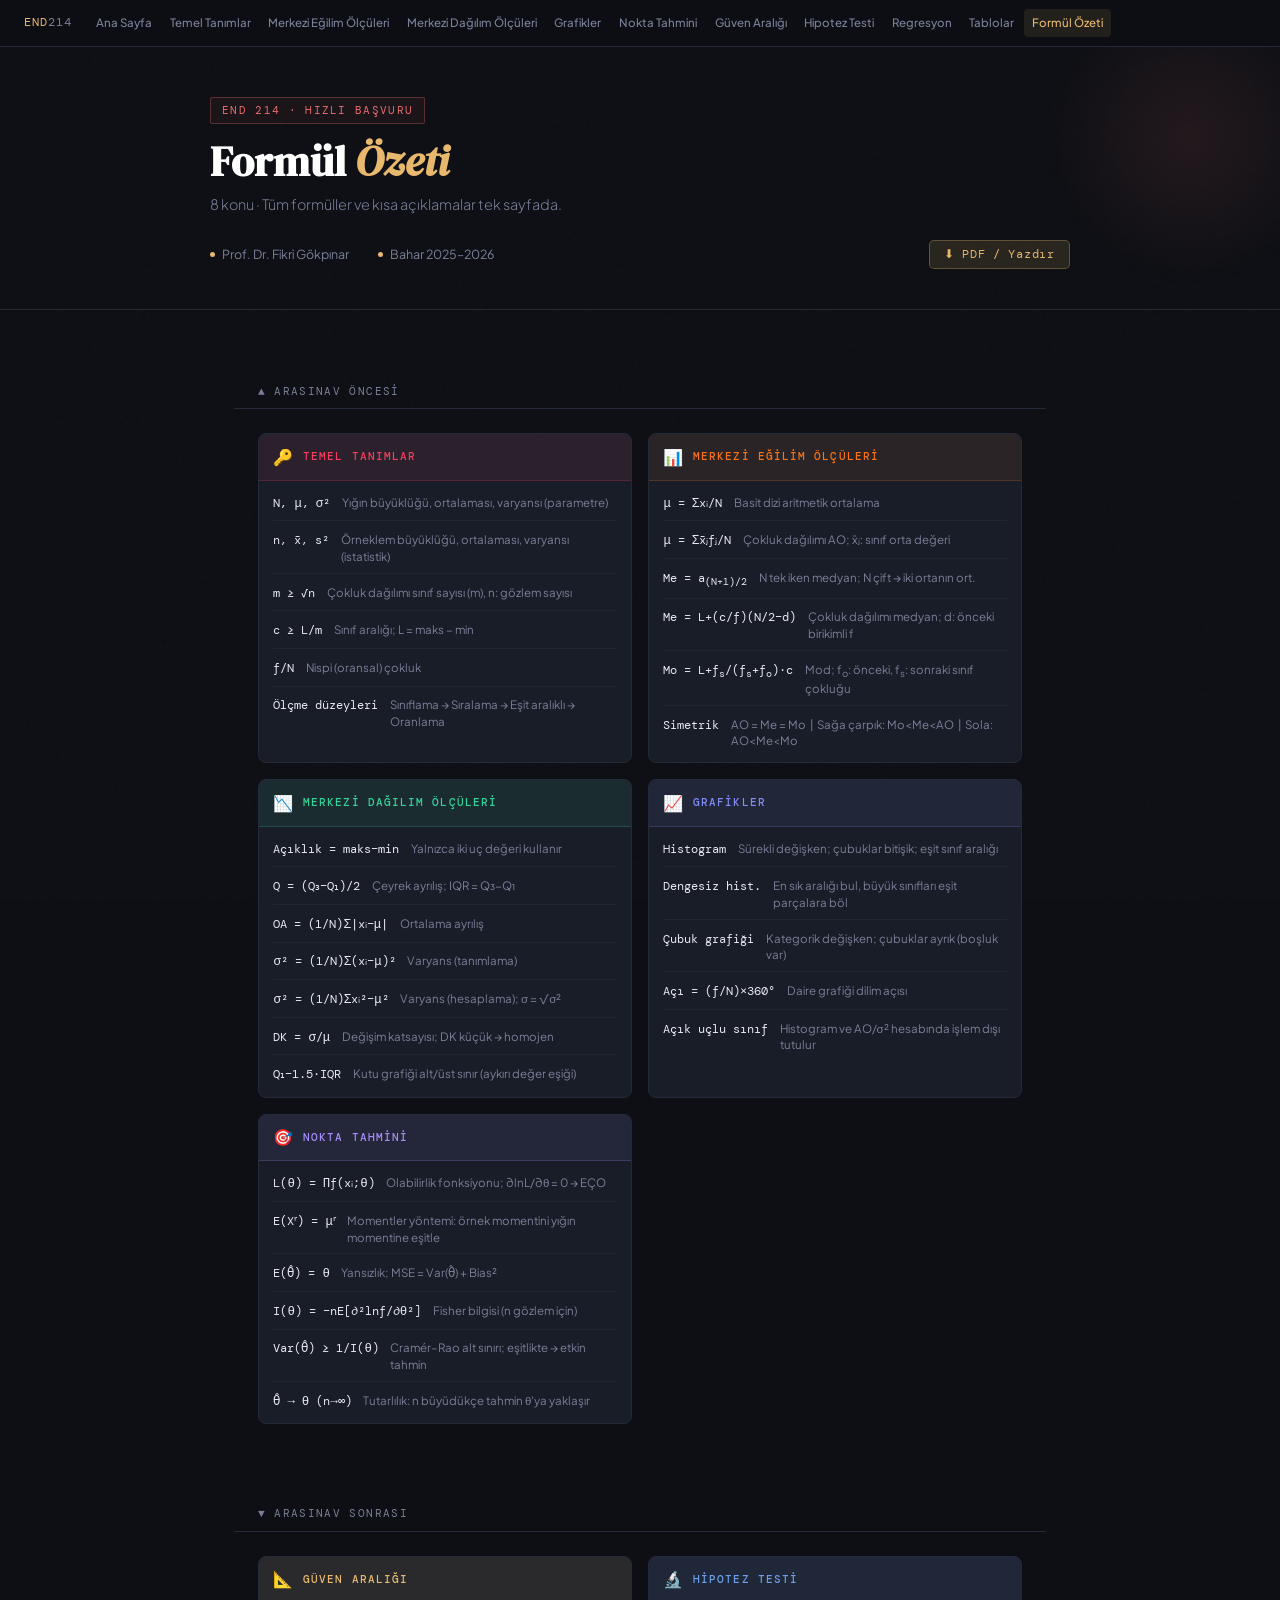
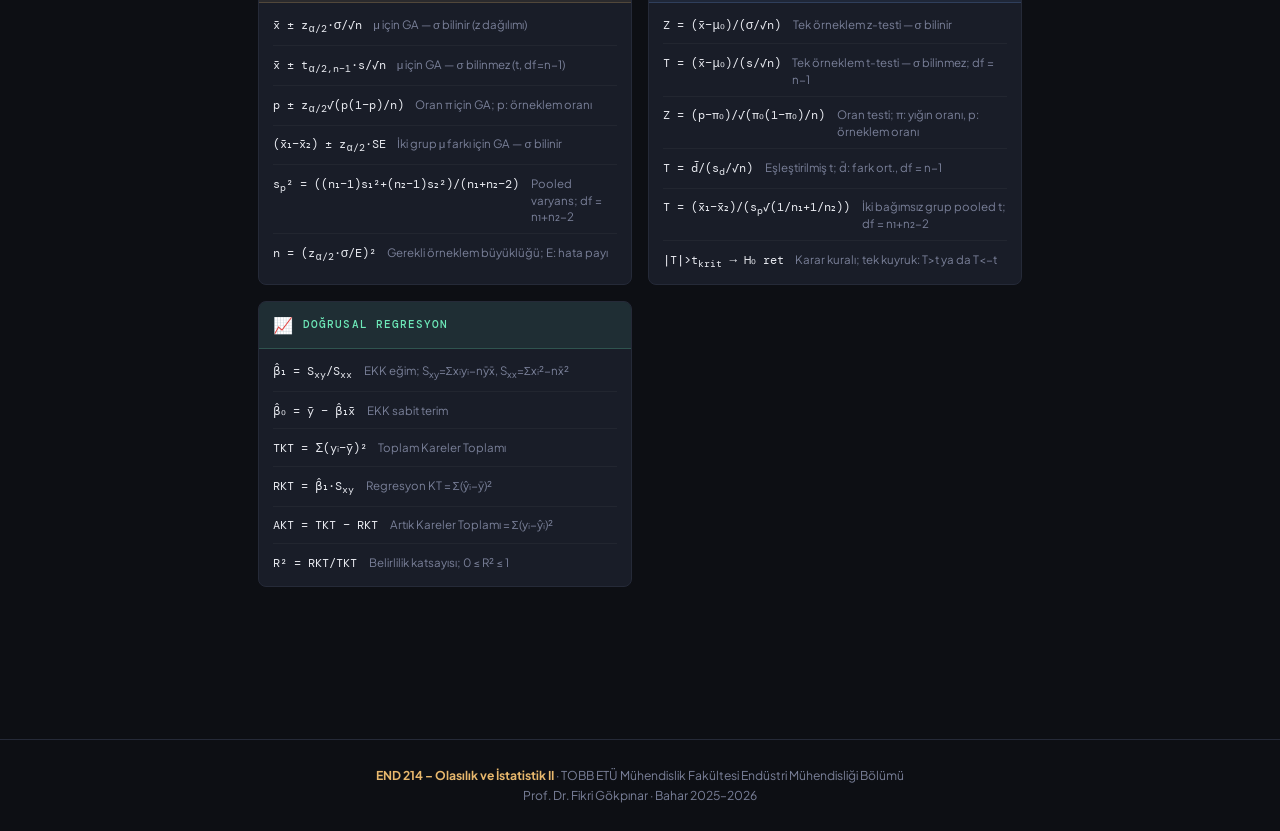
==== commit d73cebbb: "Add files via upload" ====
--- a/cheatsheet.html
+++ b/cheatsheet.html
@@ -250,42 +250,42 @@
     </div>
   </div>
 
+  <!-- 5. Nokta Tahmini -->
+  <div class="cs-block cs-violet">
+    <div class="cs-block-header"><span class="cs-icon">🎯</span><span class="cs-topic">Nokta Tahmini</span></div>
+    <div class="cs-body">
+      <div class="cs-row">
+        <span class="cs-formula">L(θ) = Πf(xᵢ;θ)</span>
+        <span class="cs-note">Olabilirlik fonksiyonu; ∂lnL/∂θ = 0 → EÇO</span>
+      </div>
+      <div class="cs-row">
+        <span class="cs-formula">E(Xʳ) = μʳ</span>
+        <span class="cs-note">Momentler yöntemi: örnek momentini yığın momentine eşitle</span>
+      </div>
+      <div class="cs-row">
+        <span class="cs-formula">E(θ̂) = θ</span>
+        <span class="cs-note">Yansızlık; MSE = Var(θ̂) + Bias²</span>
+      </div>
+      <div class="cs-row">
+        <span class="cs-formula">I(θ) = −nE[∂²lnf/∂θ²]</span>
+        <span class="cs-note">Fisher bilgisi (n gözlem için)</span>
+      </div>
+      <div class="cs-row">
+        <span class="cs-formula">Var(θ̂) ≥ 1/I(θ)</span>
+        <span class="cs-note">Cramér–Rao alt sınırı; eşitlikte → etkin tahmin</span>
+      </div>
+      <div class="cs-row">
+        <span class="cs-formula">θ̂ → θ (n→∞)</span>
+        <span class="cs-note">Tutarlılık: n büyüdükçe tahmin θ'ya yaklaşır</span>
+      </div>
+    </div>
+  </div>
+
 </div><!-- /cs-grid arasinav önce -->
 
 <!-- ▼ ARASINAV SONRASI -->
 <div class="cs-section">▼ Arasınav Sonrası</div>
 <div class="cs-grid">
-
-  <!-- 5. Nokta Tahmini -->
-  <div class="cs-block cs-violet">
-    <div class="cs-block-header"><span class="cs-icon">🎯</span><span class="cs-topic">Nokta Tahmini</span></div>
-    <div class="cs-body">
-      <div class="cs-row">
-        <span class="cs-formula">L(θ) = Πf(xᵢ;θ)</span>
-        <span class="cs-note">Olabilirlik fonksiyonu; ∂lnL/∂θ = 0 → EÇO</span>
-      </div>
-      <div class="cs-row">
-        <span class="cs-formula">E(Xʳ) = μʳ</span>
-        <span class="cs-note">Momentler yöntemi: örnek momentini yığın momentine eşitle</span>
-      </div>
-      <div class="cs-row">
-        <span class="cs-formula">E(θ̂) = θ</span>
-        <span class="cs-note">Yansızlık; MSE = Var(θ̂) + Bias²</span>
-      </div>
-      <div class="cs-row">
-        <span class="cs-formula">I(θ) = −nE[∂²lnf/∂θ²]</span>
-        <span class="cs-note">Fisher bilgisi (n gözlem için)</span>
-      </div>
-      <div class="cs-row">
-        <span class="cs-formula">Var(θ̂) ≥ 1/I(θ)</span>
-        <span class="cs-note">Cramér–Rao alt sınırı; eşitlikte → etkin tahmin</span>
-      </div>
-      <div class="cs-row">
-        <span class="cs-formula">θ̂ → θ (n→∞)</span>
-        <span class="cs-note">Tutarlılık: n büyüdükçe tahmin θ'ya yaklaşır</span>
-      </div>
-    </div>
-  </div>
 
   <!-- 6. Güven Aralığı -->
   <div class="cs-block cs-amber">
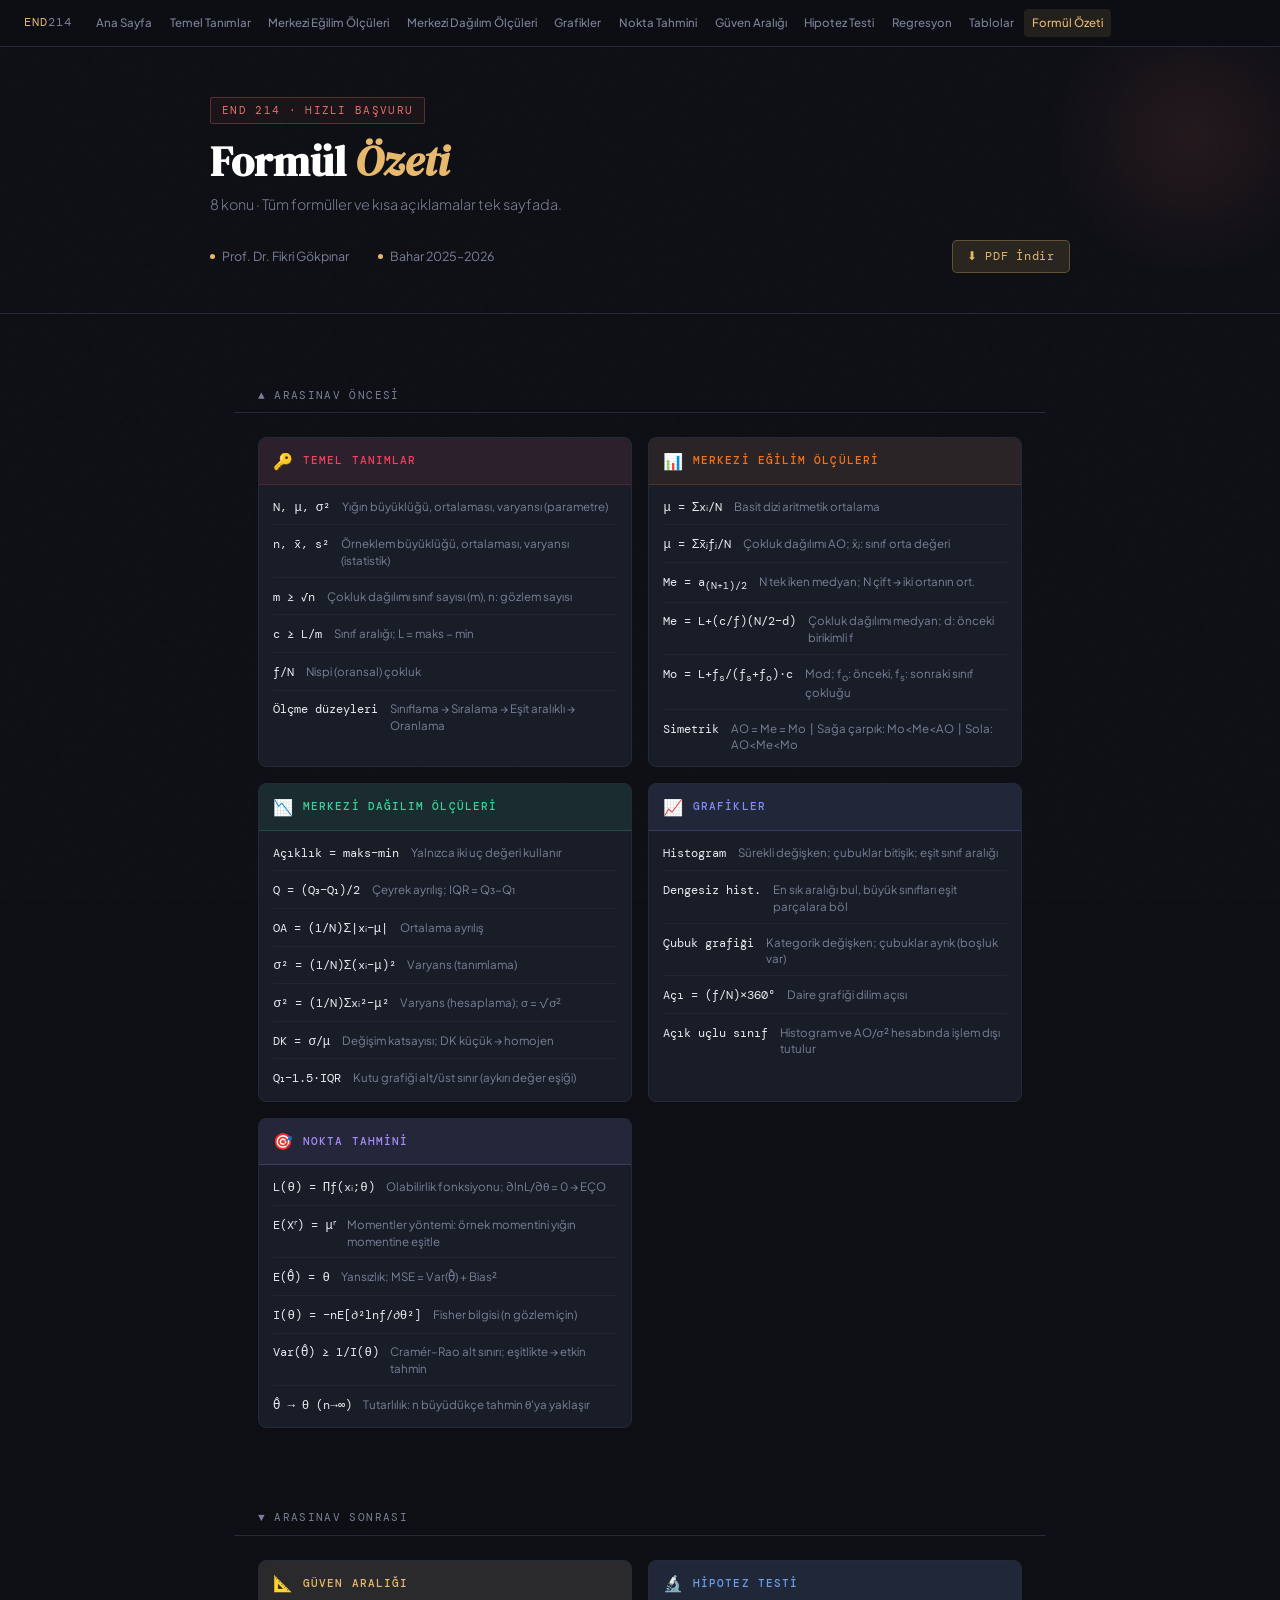
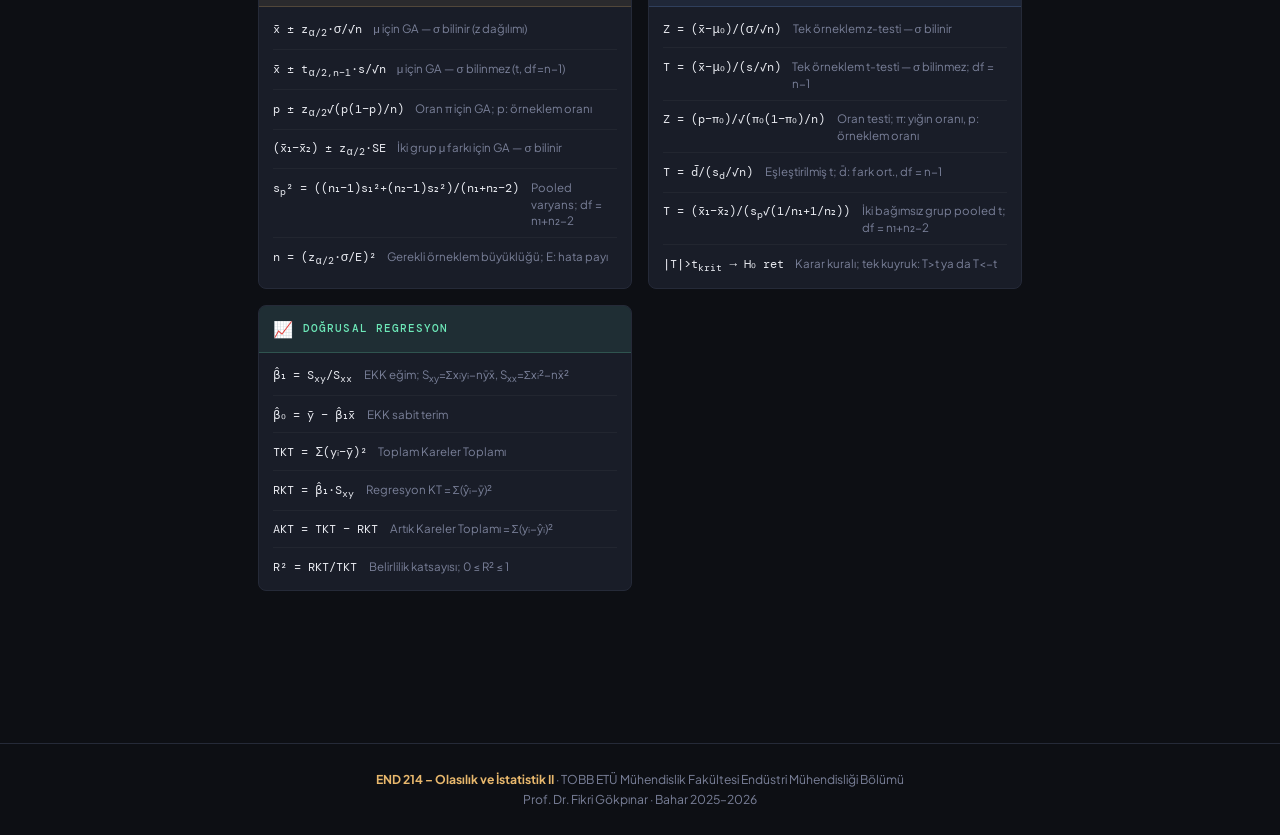
==== commit 85bf287f: "Add files via upload" ====
--- a/cheatsheet.html
+++ b/cheatsheet.html
@@ -115,7 +115,7 @@
     <div class="meta-row">
       <span class="meta-item"><span class="dot"></span>Prof. Dr. Fikri Gökpınar</span>
       <span class="meta-item"><span class="dot"></span>Bahar 2025–2026</span>
-      <button onclick="window.print()" style="margin-left:auto;background:rgba(232,184,109,.12);border:1px solid rgba(232,184,109,.3);color:var(--amber);padding:.35rem .9rem;border-radius:5px;cursor:pointer;font-family:var(--mono);font-size:.72rem;letter-spacing:.06em;">⬇ PDF / Yazdır</button>
+      <a href="END214-Formul-Ozeti.pdf" download="END214-Formul-Ozeti.pdf" style="margin-left:auto;background:rgba(232,184,109,.12);border:1px solid rgba(232,184,109,.3);color:var(--amber);padding:.35rem .9rem;border-radius:5px;cursor:pointer;font-family:var(--mono);font-size:.72rem;letter-spacing:.06em;text-decoration:none;">⬇ PDF İndir</a>
     </div>
   </div>
 </header>
